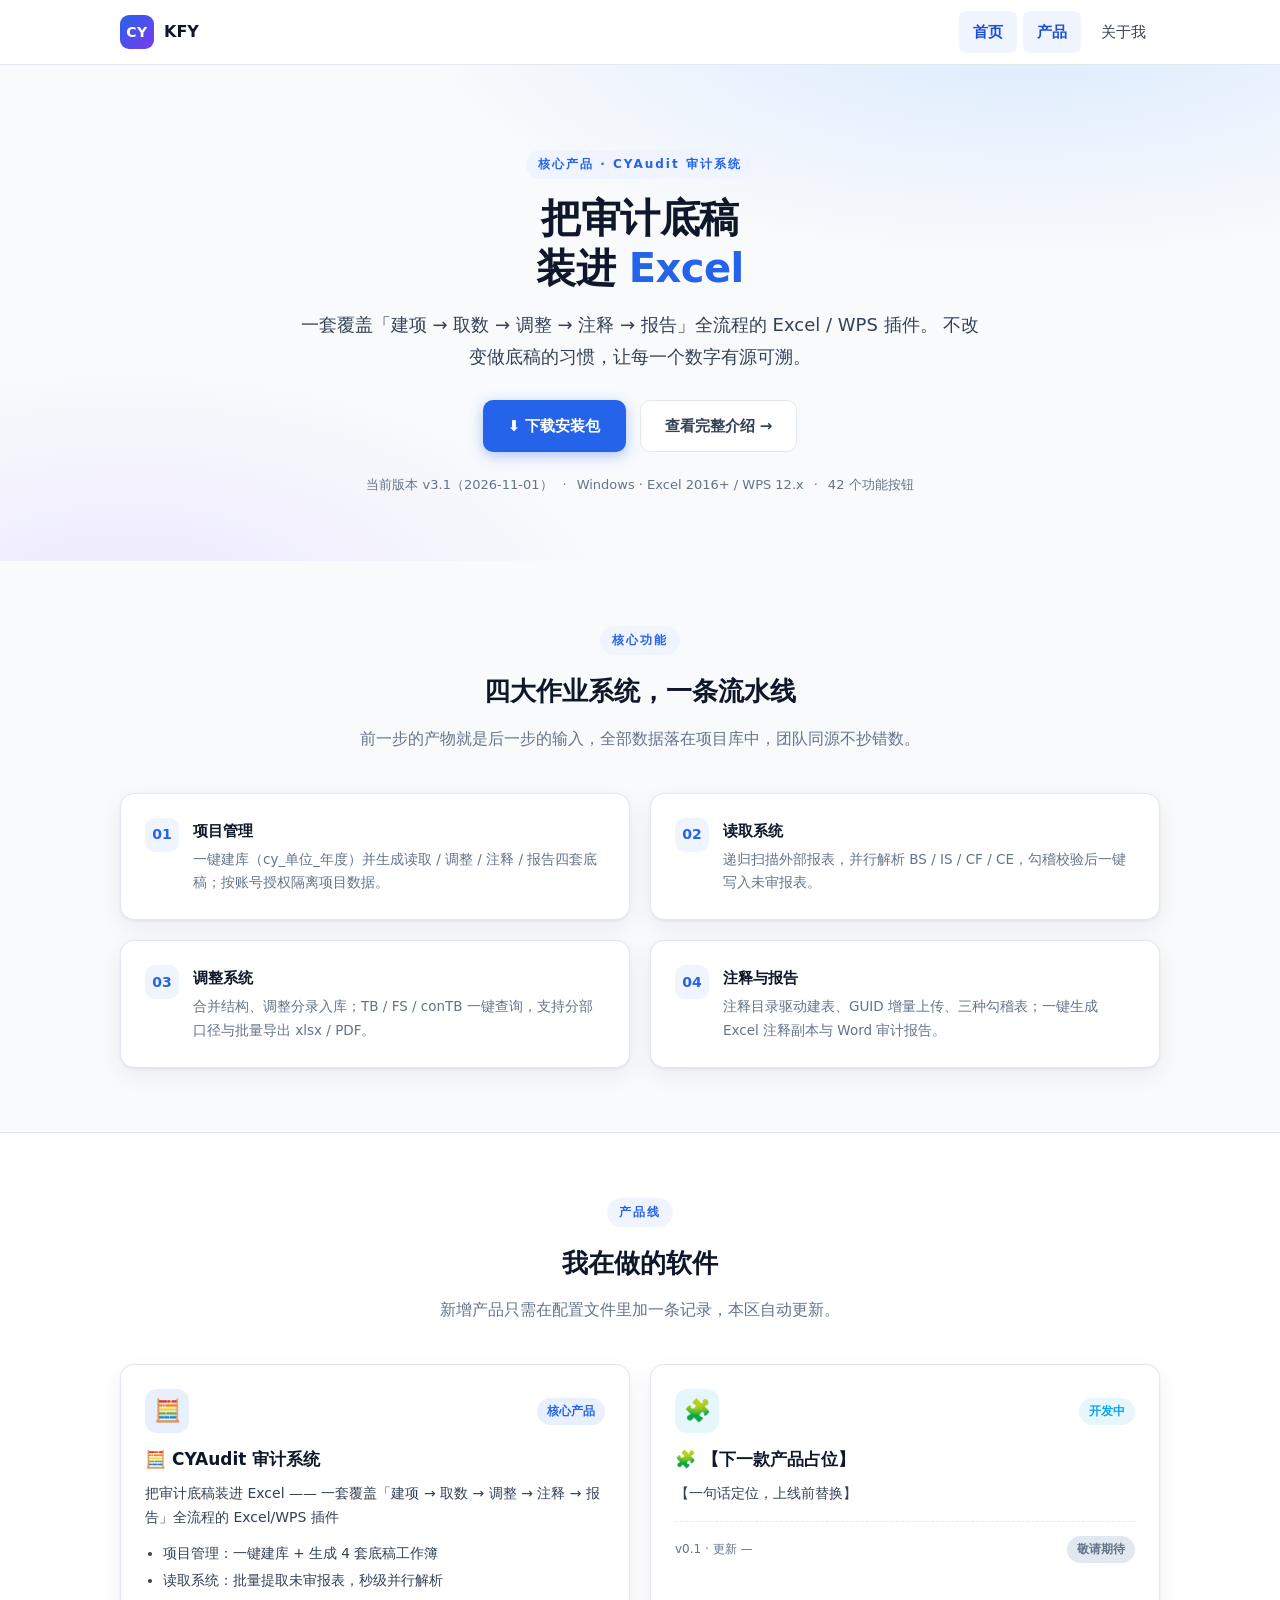
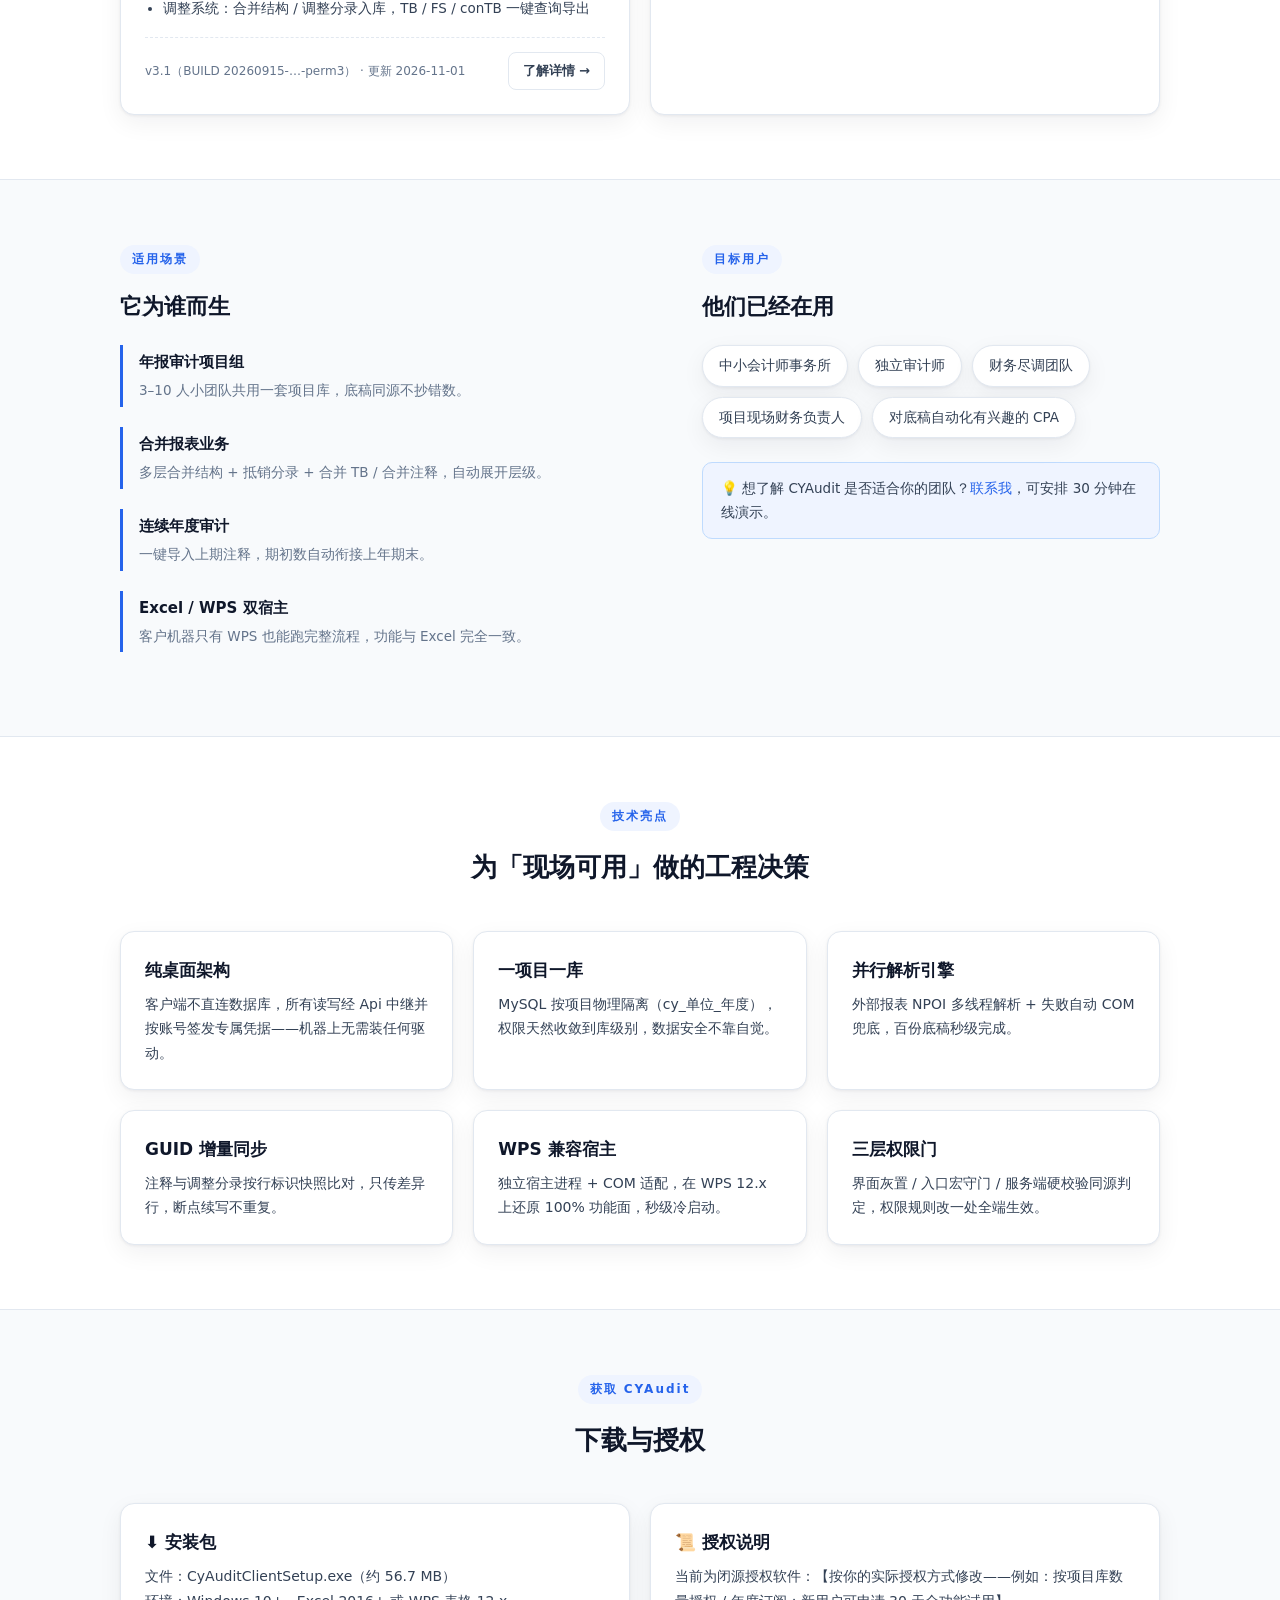
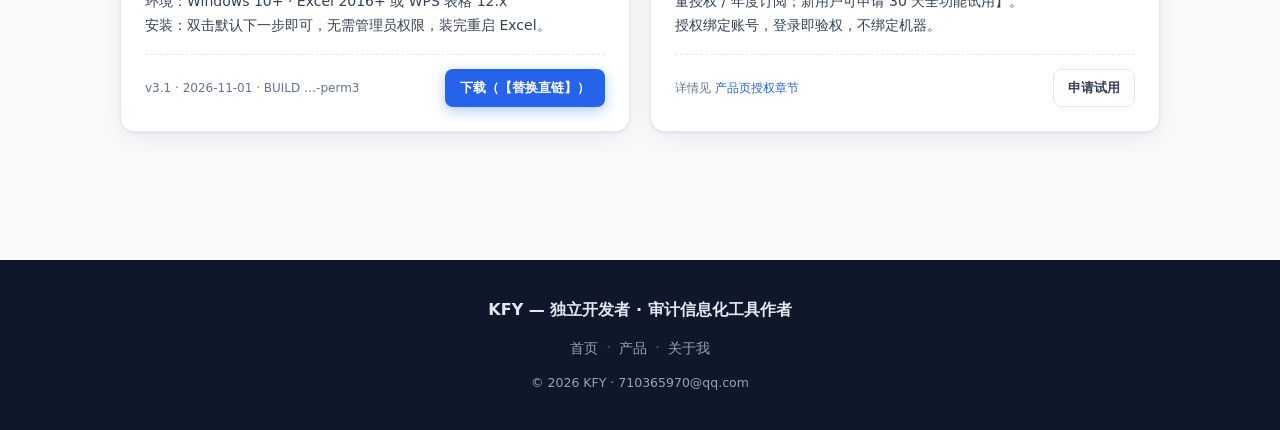
==== index.html @ f399396a "CYAudit 个人开发者网站 v1.0（首页/产品列表/详情页/关于页）" ====
<!DOCTYPE html>
<html lang="zh-CN">
<head>
  <meta charset="UTF-8">
  <meta name="viewport" content="width=device-width, initial-scale=1.0">
  <title>CYAudit 审计系统 — KFY | 独立开发者</title>
  <meta name="description" content="CYAudit：把审计底稿装进 Excel 的全流程审计作业系统。个人开发者KFY的作品集与产品主页。">
  <link rel="stylesheet" href="assets/css/style.css">
</head>
<body>

  <header class="site-header" data-mount="header"></header>

  <!-- ═══════════ Hero：核心产品大版位 ═══════════ -->
  <section class="hero">
    <div class="container">
      <span class="eyebrow">核心产品 · CYAudit 审计系统</span>
      <h1>把审计底稿<br>装进 <span class="hl">Excel</span></h1>
      <p class="lead">
        一套覆盖「建项 → 取数 → 调整 → 注释 → 报告」全流程的 Excel / WPS 插件。
        不改变做底稿的习惯，让每一个数字有源可溯。
      </p>
      <div class="hero-cta">
        <a class="btn btn-primary" href="#download">⬇ 下载安装包</a>
        <a class="btn btn-ghost" href="products/cyaudit.html">查看完整介绍 →</a>
      </div>
      <div class="hero-meta">
        <span>当前版本 v3.1（2026-11-01）</span>·<span>Windows · Excel 2016+ / WPS 12.x</span>·<span>42 个功能按钮</span>
      </div>
    </div>
  </section>

  <!-- ═══════════ 核心功能 ═══════════ -->
  <section class="section">
    <div class="container">
      <div class="section-head">
        <span class="eyebrow">核心功能</span>
        <h2>四大作业系统，一条流水线</h2>
        <p>前一步的产物就是后一步的输入，全部数据落在项目库中，团队同源不抄错数。</p>
      </div>
      <div class="grid grid-2">
        <div class="card feature-item"><span class="feature-num">01</span>
          <div><h3>项目管理</h3><p>一键建库（cy_单位_年度）并生成读取 / 调整 / 注释 / 报告四套底稿；按账号授权隔离项目数据。</p></div></div>
        <div class="card feature-item"><span class="feature-num">02</span>
          <div><h3>读取系统</h3><p>递归扫描外部报表，并行解析 BS / IS / CF / CE，勾稽校验后一键写入未审报表。</p></div></div>
        <div class="card feature-item"><span class="feature-num">03</span>
          <div><h3>调整系统</h3><p>合并结构、调整分录入库；TB / FS / conTB 一键查询，支持分部口径与批量导出 xlsx / PDF。</p></div></div>
        <div class="card feature-item"><span class="feature-num">04</span>
          <div><h3>注释与报告</h3><p>注释目录驱动建表、GUID 增量上传、三种勾稽表；一键生成 Excel 注释副本与 Word 审计报告。</p></div></div>
      </div>
    </div>
  </section>

  <!-- ═══════════ 产品总览（含其他产品，随 site-config.js 扩展） ═══════════ -->
  <section class="section section-alt">
    <div class="container">
      <div class="section-head">
        <span class="eyebrow">产品线</span>
        <h2>我在做的软件</h2>
        <p>新增产品只需在配置文件里加一条记录，本区自动更新。</p>
      </div>
      <div class="grid grid-2" data-mount="all-products"></div>
    </div>
  </section>

  <!-- ═══════════ 适用场景 / 目标用户 ═══════════ -->
  <section class="section">
    <div class="container">
      <div class="two-col">
        <div>
          <span class="eyebrow">适用场景</span>
          <h2 style="font-size:22px;margin-bottom:18px;">它为谁而生</h2>
          <div class="scenario"><h3>年报审计项目组</h3><p>3–10 人小团队共用一套项目库，底稿同源不抄错数。</p></div>
          <div class="scenario"><h3>合并报表业务</h3><p>多层合并结构 + 抵销分录 + 合并 TB / 合并注释，自动展开层级。</p></div>
          <div class="scenario"><h3>连续年度审计</h3><p>一键导入上期注释，期初数自动衔接上年期末。</p></div>
          <div class="scenario"><h3>Excel / WPS 双宿主</h3><p>客户机器只有 WPS 也能跑完整流程，功能与 Excel 完全一致。</p></div>
        </div>
        <div>
          <span class="eyebrow">目标用户</span>
          <h2 style="font-size:22px;margin-bottom:18px;">他们已经在用</h2>
          <div class="chips">
            <span class="chip">中小会计师事务所</span>
            <span class="chip">独立审计师</span>
            <span class="chip">财务尽调团队</span>
            <span class="chip">项目现场财务负责人</span>
            <span class="chip">对底稿自动化有兴趣的 CPA</span>
          </div>
          <div class="note-box" style="margin-top:24px;">
            💡 想了解 CYAudit 是否适合你的团队？<a href="about.html">联系我</a>，可安排 30 分钟在线演示。
          </div>
        </div>
      </div>
    </div>
  </section>

  <!-- ═══════════ 技术亮点 ═══════════ -->
  <section class="section section-alt">
    <div class="container">
      <div class="section-head">
        <span class="eyebrow">技术亮点</span>
        <h2>为「现场可用」做的工程决策</h2>
      </div>
      <div class="grid grid-3">
        <div class="card"><h3 class="card-title">纯桌面架构</h3><p>客户端不直连数据库，所有读写经 Api 中继并按账号签发专属凭据——机器上无需装任何驱动。</p></div>
        <div class="card"><h3 class="card-title">一项目一库</h3><p>MySQL 按项目物理隔离（cy_单位_年度），权限天然收敛到库级别，数据安全不靠自觉。</p></div>
        <div class="card"><h3 class="card-title">并行解析引擎</h3><p>外部报表 NPOI 多线程解析 + 失败自动 COM 兜底，百份底稿秒级完成。</p></div>
        <div class="card"><h3 class="card-title">GUID 增量同步</h3><p>注释与调整分录按行标识快照比对，只传差异行，断点续写不重复。</p></div>
        <div class="card"><h3 class="card-title">WPS 兼容宿主</h3><p>独立宿主进程 + COM 适配，在 WPS 12.x 上还原 100% 功能面，秒级冷启动。</p></div>
        <div class="card"><h3 class="card-title">三层权限门</h3><p>界面灰置 / 入口宏守门 / 服务端硬校验同源判定，权限规则改一处全端生效。</p></div>
      </div>
    </div>
  </section>

  <!-- ═══════════ 下载 / 版本 / 授权 ═══════════ -->
  <section class="section" id="download">
    <div class="container">
      <div class="section-head">
        <span class="eyebrow">获取 CYAudit</span>
        <h2>下载与授权</h2>
      </div>
      <div class="grid grid-2">
        <div class="card">
          <h3 class="card-title">⬇ 安装包</h3>
          <p>文件：CyAuditClientSetup.exe（约 56.7 MB）<br>
             环境：Windows 10+ · Excel 2016+ 或 WPS 表格 12.x<br>
             安装：双击默认下一步即可，无需管理员权限，装完重启 Excel。</p>
          <div class="card-foot">
            <span class="meta">v3.1 · 2026-11-01 · BUILD …-perm3</span>
            <a class="btn btn-primary btn-sm" href="#">下载（【替换直链】）</a>
          </div>
        </div>
        <div class="card">
          <h3 class="card-title">📜 授权说明</h3>
          <p>当前为闭源授权软件：【按你的实际授权方式修改——例如：按项目库数量授权 / 年度订阅；新用户可申请 30 天全功能试用】。<br>
             授权绑定账号，登录即验权，不绑定机器。</p>
          <div class="card-foot">
            <span class="meta">详情见 <a href="products/cyaudit.html#license">产品页授权章节</a></span>
            <a class="btn btn-ghost btn-sm" href="about.html">申请试用</a>
          </div>
        </div>
      </div>
    </div>
  </section>

  <footer class="site-footer" data-mount="footer"></footer>
  <script src="assets/js/site-config.js"></script>
  <script src="assets/js/main.js"></script>
</body>
</html>
---- assets/css/style.css ----
/* ============================================================
 * CYAudit 个人开发者站 —— 全站样式
 * 设计基调：浅色 / 专业 / 蓝色主accent；移动端断点 768px。
 * ============================================================ */
:root {
  --accent: #2563eb;
  --accent-dark: #1d4ed8;
  --accent-soft: #eff4ff;
  --ink: #0f172a;
  --ink-2: #334155;
  --ink-3: #64748b;
  --line: #e2e8f0;
  --bg: #f8fafc;
  --card: #ffffff;
  --radius: 14px;
  --shadow: 0 1px 3px rgba(15, 23, 42, .06), 0 8px 24px rgba(15, 23, 42, .06);
  --shadow-hover: 0 4px 12px rgba(15, 23, 42, .10), 0 16px 40px rgba(15, 23, 42, .10);
}

* { margin: 0; padding: 0; box-sizing: border-box; }
html { scroll-behavior: smooth; }
body {
  font-family: "Microsoft YaHei", "PingFang SC", "Segoe UI", system-ui, sans-serif;
  color: var(--ink);
  background: var(--bg);
  line-height: 1.75;
  -webkit-font-smoothing: antialiased;
}
a { color: var(--accent); text-decoration: none; }
a:hover { color: var(--accent-dark); }
img, svg { max-width: 100%; }
.container { max-width: 1080px; margin: 0 auto; padding: 0 20px; }

/* ---------- 头部导航 ---------- */
.site-header {
  position: sticky; top: 0; z-index: 50;
  background: rgba(255, 255, 255, .92);
  backdrop-filter: blur(8px);
  border-bottom: 1px solid var(--line);
}
.nav-wrap { display: flex; align-items: center; justify-content: space-between; height: 64px; }
.brand { display: flex; align-items: center; gap: 10px; font-weight: 700; color: var(--ink); }
.brand-mark {
  display: inline-flex; align-items: center; justify-content: center;
  width: 34px; height: 34px; border-radius: 9px;
  background: linear-gradient(135deg, var(--accent), #7c3aed);
  color: #fff; font-size: 14px; letter-spacing: .5px;
}
.nav-links { display: flex; gap: 6px; }
.nav-link {
  padding: 8px 14px; border-radius: 8px;
  color: var(--ink-2); font-size: 15px; font-weight: 500;
  transition: background .15s, color .15s;
}
.nav-link:hover { background: var(--accent-soft); color: var(--accent-dark); }
.nav-link.active { background: var(--accent-soft); color: var(--accent-dark); font-weight: 600; }
.nav-toggle {
  display: none; background: none; border: 1px solid var(--line);
  border-radius: 8px; padding: 6px 12px; font-size: 18px; cursor: pointer; color: var(--ink-2);
}

/* ---------- 通用块 ---------- */
.section { padding: 64px 0; }
.section-alt { background: #fff; border-top: 1px solid var(--line); border-bottom: 1px solid var(--line); }
.section-head { text-align: center; max-width: 640px; margin: 0 auto 40px; }
.section-head h2 { font-size: 26px; margin-bottom: 10px; }
.section-head p { color: var(--ink-3); }
.eyebrow {
  display: inline-block; font-size: 12px; font-weight: 700; letter-spacing: 2px;
  color: var(--accent); background: var(--accent-soft);
  padding: 4px 12px; border-radius: 999px; margin-bottom: 14px;
}

/* ---------- 按钮 / 徽章 ---------- */
.btn {
  display: inline-flex; align-items: center; gap: 8px;
  padding: 12px 24px; border-radius: 10px; font-size: 15px; font-weight: 600;
  border: 1px solid transparent; cursor: pointer; transition: all .15s;
}
.btn-primary { background: var(--accent); color: #fff; box-shadow: 0 4px 14px rgba(37, 99, 235, .35); }
.btn-primary:hover { background: var(--accent-dark); color: #fff; transform: translateY(-1px); }
.btn-ghost { background: #fff; border-color: var(--line); color: var(--ink-2); }
.btn-ghost:hover { border-color: var(--accent); color: var(--accent); }
.btn-sm { padding: 7px 14px; font-size: 13px; border-radius: 8px; }
.badge {
  display: inline-block; padding: 3px 10px; border-radius: 999px;
  font-size: 12px; font-weight: 600;
}
.badge-muted { background: var(--line); color: var(--ink-3); }

/* ---------- Hero ---------- */
.hero {
  padding: 84px 0 64px;
  background:
    radial-gradient(1000px 400px at 80% -10%, #dbeafe 0%, transparent 60%),
    radial-gradient(800px 400px at 10% 110%, #ede9fe 0%, transparent 60%),
    var(--bg);
  text-align: center;
}
.hero h1 { font-size: 40px; line-height: 1.25; margin-bottom: 16px; letter-spacing: -.5px; }
.hero h1 .hl { color: var(--accent); }
.hero .lead { font-size: 18px; color: var(--ink-2); max-width: 680px; margin: 0 auto 28px; }
.hero-cta { display: flex; gap: 14px; justify-content: center; flex-wrap: wrap; margin-bottom: 22px; }
.hero-meta { color: var(--ink-3); font-size: 13px; }
.hero-meta span { margin: 0 10px; }

/* ---------- 卡片 ---------- */
.grid { display: grid; gap: 20px; }
.grid-2 { grid-template-columns: repeat(2, 1fr); }
.grid-3 { grid-template-columns: repeat(3, 1fr); }
.card {
  background: var(--card); border: 1px solid var(--line);
  border-radius: var(--radius); padding: 24px;
  box-shadow: var(--shadow); transition: transform .15s, box-shadow .15s;
}
.card:hover { transform: translateY(-3px); box-shadow: var(--shadow-hover); }
.card-title { font-size: 17px; font-weight: 700; color: var(--ink); display: inline-block; margin-bottom: 6px; }
.card-title:hover { color: var(--accent); }
.card p, .card-tagline { color: var(--ink-2); font-size: 14px; }
.card-tagline { margin-bottom: 12px; }
.card-head { display: flex; justify-content: space-between; align-items: center; margin-bottom: 12px; }
.card-foot {
  display: flex; justify-content: space-between; align-items: center;
  margin-top: 16px; padding-top: 14px; border-top: 1px dashed var(--line);
}
.card-foot .meta { font-size: 12px; color: var(--ink-3); }
.product-featured { border: 1px solid #bfdbfe; background: linear-gradient(180deg, #f0f6ff, #fff); }
.product-card .card-list { margin: 8px 0 4px; padding-left: 18px; }
.product-card .card-list li { font-size: 13.5px; color: var(--ink-2); margin: 4px 0; }
.product-icon {
  display: inline-flex; align-items: center; justify-content: center;
  width: 44px; height: 44px; border-radius: 12px; font-size: 22px;
}

/* ---------- 特性网格（首页） ---------- */
.feature-item { display: flex; gap: 14px; align-items: flex-start; }
.feature-num {
  flex: none; width: 34px; height: 34px; border-radius: 10px;
  background: var(--accent-soft); color: var(--accent);
  display: flex; align-items: center; justify-content: center; font-weight: 700; font-size: 14px;
}
.feature-item h3 { font-size: 15px; margin-bottom: 4px; }
.feature-item p { font-size: 13.5px; color: var(--ink-3); }

/* ---------- 双栏（场景/用户） ---------- */
.two-col { display: grid; grid-template-columns: 1.2fr 1fr; gap: 32px; align-items: start; }
.scenario { border-left: 3px solid var(--accent); padding: 4px 0 4px 16px; margin-bottom: 20px; }
.scenario h3 { font-size: 15px; margin-bottom: 4px; }
.scenario p { font-size: 13.5px; color: var(--ink-3); }
.chips { display: flex; flex-wrap: wrap; gap: 10px; }
.chip {
  background: #fff; border: 1px solid var(--line); border-radius: 999px;
  padding: 8px 16px; font-size: 13.5px; color: var(--ink-2); box-shadow: var(--shadow);
}

/* ---------- 详情页 ---------- */
.detail-hero { padding: 56px 0 40px; text-align: center; background: #fff; border-bottom: 1px solid var(--line); }
.detail-hero .product-icon { width: 64px; height: 64px; font-size: 30px; border-radius: 16px; }
.detail-hero h1 { font-size: 30px; margin: 14px 0 8px; }
.detail-hero .lead { color: var(--ink-2); max-width: 640px; margin: 0 auto 20px; }
.detail-meta { display: flex; gap: 12px; justify-content: center; flex-wrap: wrap; margin-bottom: 24px; }
.detail-meta .badge { background: var(--accent-soft); color: var(--accent-dark); }
.prose h2 { font-size: 20px; margin: 40px 0 14px; padding-bottom: 8px; border-bottom: 2px solid var(--accent-soft); }
.prose h3 { font-size: 15px; margin: 20px 0 8px; }
.prose p, .prose li { color: var(--ink-2); font-size: 14.5px; }
.prose ul { padding-left: 20px; margin: 8px 0; }
.prose li { margin: 6px 0; }
.check-list { list-style: none; padding-left: 0 !important; }
.check-list li { padding-left: 26px; position: relative; }
.check-list li::before { content: "✔"; position: absolute; left: 0; color: #16a34a; font-weight: 700; }
.note-box {
  background: var(--accent-soft); border: 1px solid #bfdbfe; border-radius: 10px;
  padding: 14px 18px; font-size: 13.5px; color: var(--ink-2); margin: 14px 0;
}
.screenshot-placeholder {
  border: 2px dashed var(--line); border-radius: var(--radius);
  background: repeating-linear-gradient(45deg, #fafbfc, #fafbfc 12px, #f1f5f9 12px, #f1f5f9 24px);
  min-height: 220px; display: flex; align-items: center; justify-content: center;
  color: var(--ink-3); font-size: 14px; margin: 14px 0;
}
.video-placeholder {
  aspect-ratio: 16 / 9; width: 100%; margin: 14px 0;
  display: flex; align-items: center; justify-content: center;
  overflow: hidden; border-radius: var(--radius); background: #0f172a; color: #fff;
}
.video-placeholder-content { display: flex; flex-direction: column; align-items: center; gap: 10px; text-align: center; }
.video-play-icon {
  width: 58px; height: 58px; display: flex; align-items: center; justify-content: center;
  padding-left: 4px; border: 1px solid rgb(255 255 255 / 55%); border-radius: 50%;
  background: rgb(255 255 255 / 12%); font-size: 20px;
}
.video-placeholder-content p { color: #fff; font-size: 15px; font-weight: 600; }
.video-placeholder-note { color: #cbd5e1; font-size: 13px; }
.version-table { width: 100%; border-collapse: collapse; font-size: 13.5px; margin: 10px 0; }
.version-table th, .version-table td { border: 1px solid var(--line); padding: 8px 12px; text-align: left; }
.version-table th { background: var(--bg); }

/* ---------- 关于页 ---------- */
.about-hero { display: flex; gap: 28px; align-items: center; margin-bottom: 40px; }
.avatar {
  flex: none; width: 96px; height: 96px; border-radius: 24px;
  background: linear-gradient(135deg, var(--accent), #7c3aed);
  color: #fff; display: flex; align-items: center; justify-content: center;
  font-size: 30px; font-weight: 700; letter-spacing: 1px;
  box-shadow: var(--shadow);
}
.contact-list { display: grid; grid-template-columns: repeat(2, 1fr); gap: 14px; margin-top: 14px; }
.contact-item {
  display: flex; align-items: center; gap: 12px;
  background: #fff; border: 1px solid var(--line); border-radius: 12px;
  padding: 14px 18px; box-shadow: var(--shadow); font-size: 14px;
}
.contact-item .ci-icon {
  width: 38px; height: 38px; border-radius: 10px; background: var(--accent-soft);
  display: flex; align-items: center; justify-content: center; font-size: 17px;
}
.contact-item a { word-break: break-all; }
.ph { color: var(--ink-3); font-style: italic; }

/* ---------- 页脚 ---------- */
.site-footer { background: var(--ink); color: #94a3b8; margin-top: 64px; }
.footer-wrap { padding: 36px 20px; display: flex; flex-direction: column; gap: 10px; text-align: center; }
.footer-brand { color: #e2e8f0; font-weight: 600; }
.footer-links a { color: #94a3b8; margin: 0 8px; font-size: 13.5px; }
.footer-links a:hover { color: #e2e8f0; }
.footer-links .sep { color: #475569; }
.footer-meta { font-size: 12.5px; }
.footer-meta a { color: #94a3b8; }

/* ---------- 响应式 ---------- */
@media (max-width: 900px) {
  .grid-3 { grid-template-columns: repeat(2, 1fr); }
  .two-col { grid-template-columns: 1fr; }
}
@media (max-width: 768px) {
  .nav-toggle { display: block; }
  .nav-links {
    display: none; position: absolute; top: 64px; left: 0; right: 0;
    background: #fff; border-bottom: 1px solid var(--line);
    flex-direction: column; padding: 10px 20px 16px; gap: 4px;
    box-shadow: var(--shadow-hover);
  }
  .nav-links.open { display: flex; }
  .hero h1 { font-size: 30px; }
  .hero { padding: 56px 0 44px; }
  .grid-2, .grid-3 { grid-template-columns: 1fr; }
  .contact-list { grid-template-columns: 1fr; }
  .about-hero { flex-direction: column; text-align: center; }
  .section { padding: 44px 0; }
}
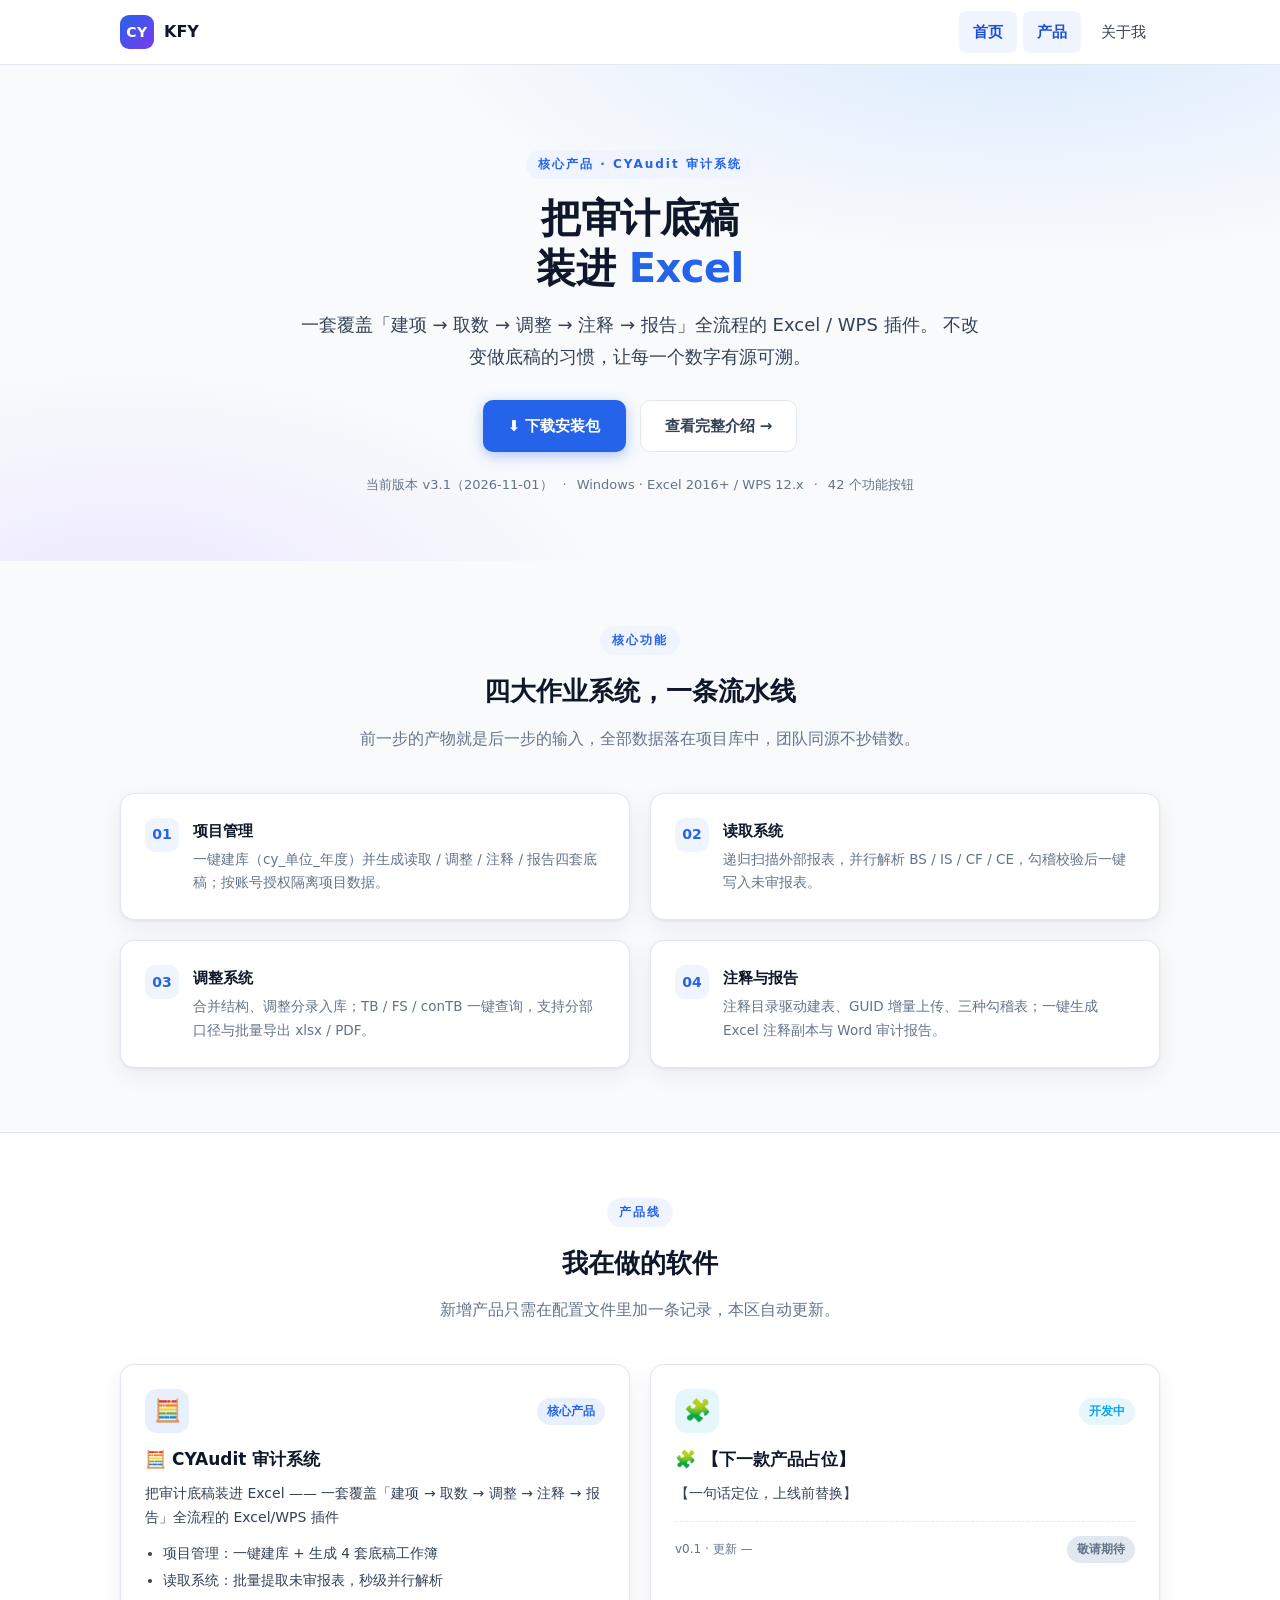
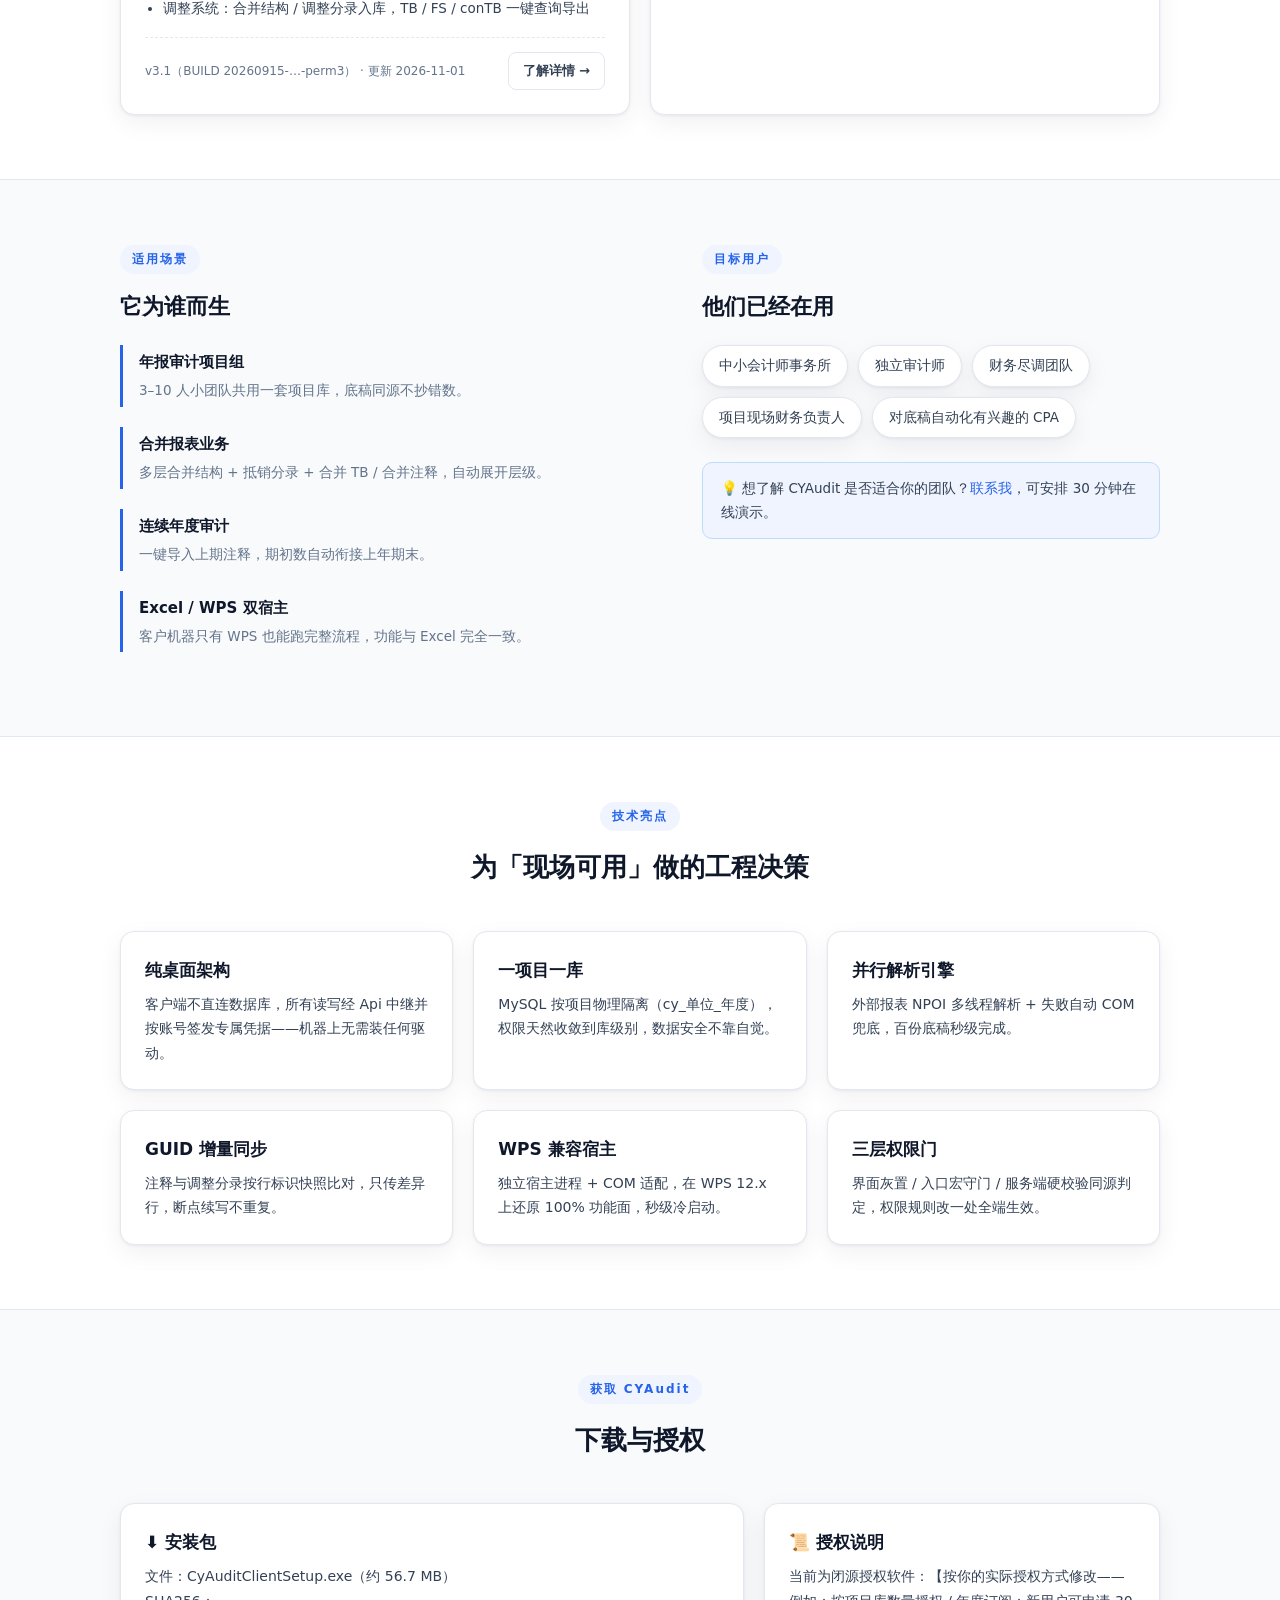
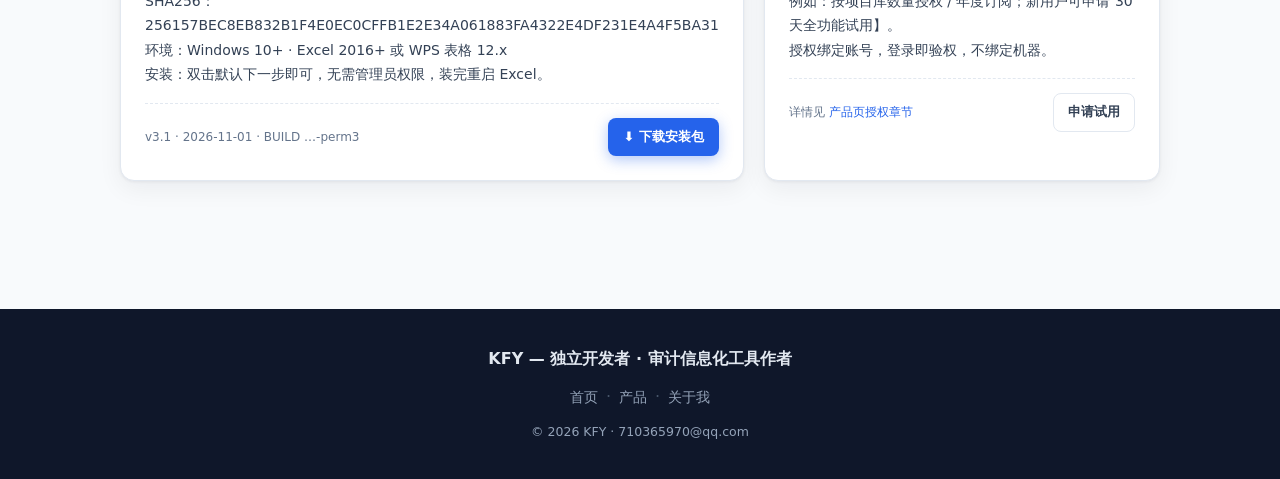
==== commit 9a9135bf: "接入 GitHub Releases 下载直链 + SHA256 校验值" ====
--- a/index.html
+++ b/index.html
@@ -122,11 +122,12 @@
         <div class="card">
           <h3 class="card-title">⬇ 安装包</h3>
           <p>文件：CyAuditClientSetup.exe（约 56.7 MB）<br>
+             SHA256：256157BEC8EB832B1F4E0EC0CFFB1E2E34A061883FA4322E4DF231E4A4F5BA31<br>
              环境：Windows 10+ · Excel 2016+ 或 WPS 表格 12.x<br>
              安装：双击默认下一步即可，无需管理员权限，装完重启 Excel。</p>
           <div class="card-foot">
             <span class="meta">v3.1 · 2026-11-01 · BUILD …-perm3</span>
-            <a class="btn btn-primary btn-sm" href="#">下载（【替换直链】）</a>
+            <a class="btn btn-primary btn-sm" href="https://github.com/kfy616/cyaudit-release/releases/latest/download/CyAuditClientSetup.exe">⬇ 下载安装包</a>
           </div>
         </div>
         <div class="card">
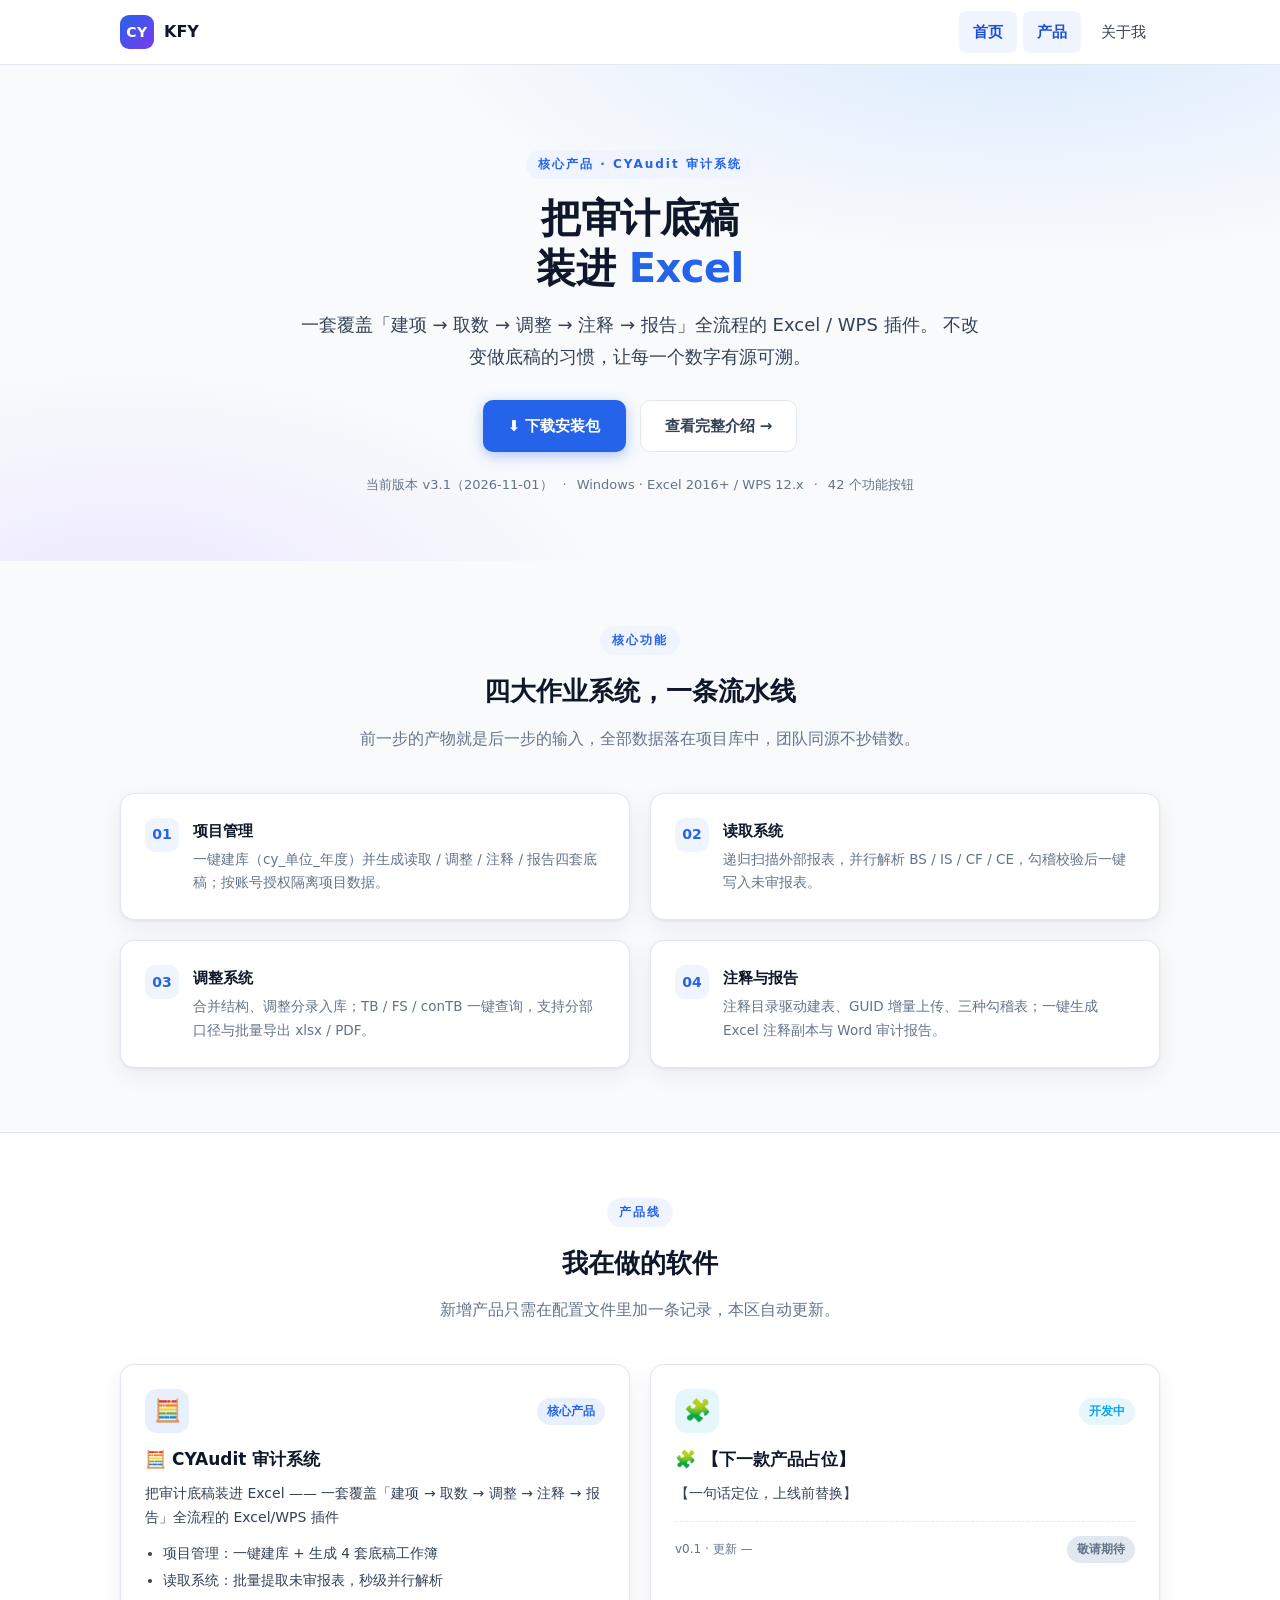
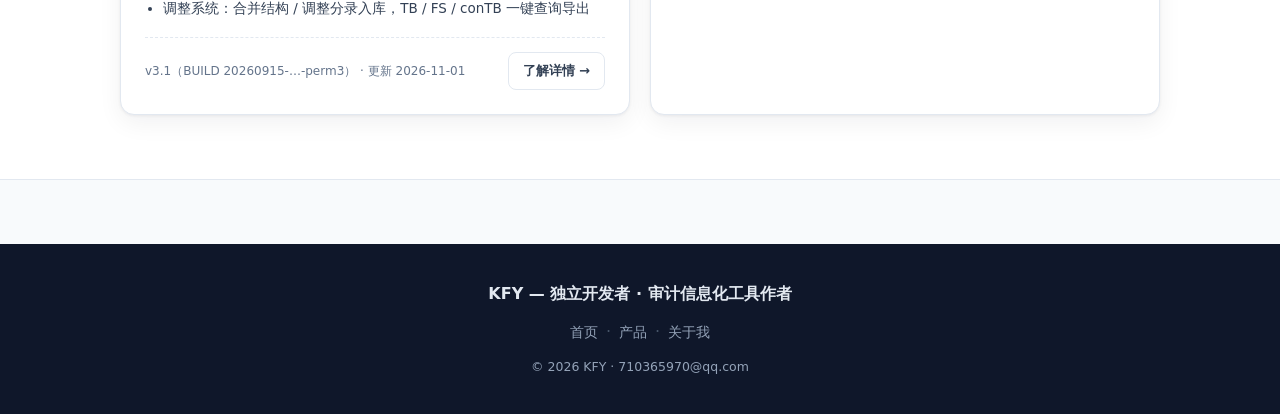
==== commit e128ce6c: "新增产品操作教程视频（9 段，Git LFS 托管）+ 产品手册页与详情页重构 - 新增 assets/videos/tutorials/ 下 9 段分步教程视频（安装登录/建项/成员/清单/未审取数" ====
--- a/index.html
+++ b/index.html
@@ -21,7 +21,7 @@
         不改变做底稿的习惯，让每一个数字有源可溯。
       </p>
       <div class="hero-cta">
-        <a class="btn btn-primary" href="#download">⬇ 下载安装包</a>
+        <a class="btn btn-primary" href="products/cyaudit.html#download">⬇ 下载安装包</a>
         <a class="btn btn-ghost" href="products/cyaudit.html">查看完整介绍 →</a>
       </div>
       <div class="hero-meta">
@@ -63,86 +63,6 @@
     </div>
   </section>
 
-  <!-- ═══════════ 适用场景 / 目标用户 ═══════════ -->
-  <section class="section">
-    <div class="container">
-      <div class="two-col">
-        <div>
-          <span class="eyebrow">适用场景</span>
-          <h2 style="font-size:22px;margin-bottom:18px;">它为谁而生</h2>
-          <div class="scenario"><h3>年报审计项目组</h3><p>3–10 人小团队共用一套项目库，底稿同源不抄错数。</p></div>
-          <div class="scenario"><h3>合并报表业务</h3><p>多层合并结构 + 抵销分录 + 合并 TB / 合并注释，自动展开层级。</p></div>
-          <div class="scenario"><h3>连续年度审计</h3><p>一键导入上期注释，期初数自动衔接上年期末。</p></div>
-          <div class="scenario"><h3>Excel / WPS 双宿主</h3><p>客户机器只有 WPS 也能跑完整流程，功能与 Excel 完全一致。</p></div>
-        </div>
-        <div>
-          <span class="eyebrow">目标用户</span>
-          <h2 style="font-size:22px;margin-bottom:18px;">他们已经在用</h2>
-          <div class="chips">
-            <span class="chip">中小会计师事务所</span>
-            <span class="chip">独立审计师</span>
-            <span class="chip">财务尽调团队</span>
-            <span class="chip">项目现场财务负责人</span>
-            <span class="chip">对底稿自动化有兴趣的 CPA</span>
-          </div>
-          <div class="note-box" style="margin-top:24px;">
-            💡 想了解 CYAudit 是否适合你的团队？<a href="about.html">联系我</a>，可安排 30 分钟在线演示。
-          </div>
-        </div>
-      </div>
-    </div>
-  </section>
-
-  <!-- ═══════════ 技术亮点 ═══════════ -->
-  <section class="section section-alt">
-    <div class="container">
-      <div class="section-head">
-        <span class="eyebrow">技术亮点</span>
-        <h2>为「现场可用」做的工程决策</h2>
-      </div>
-      <div class="grid grid-3">
-        <div class="card"><h3 class="card-title">纯桌面架构</h3><p>客户端不直连数据库，所有读写经 Api 中继并按账号签发专属凭据——机器上无需装任何驱动。</p></div>
-        <div class="card"><h3 class="card-title">一项目一库</h3><p>MySQL 按项目物理隔离（cy_单位_年度），权限天然收敛到库级别，数据安全不靠自觉。</p></div>
-        <div class="card"><h3 class="card-title">并行解析引擎</h3><p>外部报表 NPOI 多线程解析 + 失败自动 COM 兜底，百份底稿秒级完成。</p></div>
-        <div class="card"><h3 class="card-title">GUID 增量同步</h3><p>注释与调整分录按行标识快照比对，只传差异行，断点续写不重复。</p></div>
-        <div class="card"><h3 class="card-title">WPS 兼容宿主</h3><p>独立宿主进程 + COM 适配，在 WPS 12.x 上还原 100% 功能面，秒级冷启动。</p></div>
-        <div class="card"><h3 class="card-title">三层权限门</h3><p>界面灰置 / 入口宏守门 / 服务端硬校验同源判定，权限规则改一处全端生效。</p></div>
-      </div>
-    </div>
-  </section>
-
-  <!-- ═══════════ 下载 / 版本 / 授权 ═══════════ -->
-  <section class="section" id="download">
-    <div class="container">
-      <div class="section-head">
-        <span class="eyebrow">获取 CYAudit</span>
-        <h2>下载与授权</h2>
-      </div>
-      <div class="grid grid-2">
-        <div class="card">
-          <h3 class="card-title">⬇ 安装包</h3>
-          <p>文件：CyAuditClientSetup.exe（约 56.7 MB）<br>
-             SHA256：256157BEC8EB832B1F4E0EC0CFFB1E2E34A061883FA4322E4DF231E4A4F5BA31<br>
-             环境：Windows 10+ · Excel 2016+ 或 WPS 表格 12.x<br>
-             安装：双击默认下一步即可，无需管理员权限，装完重启 Excel。</p>
-          <div class="card-foot">
-            <span class="meta">v3.1 · 2026-11-01 · BUILD …-perm3</span>
-            <a class="btn btn-primary btn-sm" href="https://github.com/kfy616/cyaudit-release/releases/latest/download/CyAuditClientSetup.exe">⬇ 下载安装包</a>
-          </div>
-        </div>
-        <div class="card">
-          <h3 class="card-title">📜 授权说明</h3>
-          <p>当前为闭源授权软件：【按你的实际授权方式修改——例如：按项目库数量授权 / 年度订阅；新用户可申请 30 天全功能试用】。<br>
-             授权绑定账号，登录即验权，不绑定机器。</p>
-          <div class="card-foot">
-            <span class="meta">详情见 <a href="products/cyaudit.html#license">产品页授权章节</a></span>
-            <a class="btn btn-ghost btn-sm" href="about.html">申请试用</a>
-          </div>
-        </div>
-      </div>
-    </div>
-  </section>
-
   <footer class="site-footer" data-mount="footer"></footer>
   <script src="assets/js/site-config.js"></script>
   <script src="assets/js/main.js"></script>
--- a/assets/css/style.css
+++ b/assets/css/style.css
@@ -141,6 +141,71 @@
 }
 .feature-item h3 { font-size: 15px; margin-bottom: 4px; }
 .feature-item p { font-size: 13.5px; color: var(--ink-3); }
+.feature-overview { position: relative; margin: 48px 0; padding: 28px; overflow: hidden; border: 1px solid var(--line); border-radius: calc(var(--radius) + 4px); background: radial-gradient(ellipse at 92% 0%, var(--accent-soft), transparent 38%), var(--card); }
+.feature-overview::before { position: absolute; inset: 0; z-index: 0; background-image: linear-gradient(90deg, transparent 49.8%, var(--line) 50%, transparent 50.2%); background-size: 48px 48px; opacity: .13; content: ""; pointer-events: none; }
+.feature-overview > * { position: relative; z-index: 1; }
+.feature-overview-heading { display: flex; align-items: flex-end; justify-content: space-between; gap: 20px; }
+.feature-overview-heading .eyebrow { margin-bottom: 8px; }
+.feature-overview-heading h2 { margin: 0 0 6px; font-size: 26px; }
+.feature-overview-heading p { margin: 0; color: var(--ink-3); font-size: 14px; }
+.feature-overview-mark { padding-bottom: 8px; color: var(--ink-3); font-size: 11px; font-weight: 700; letter-spacing: 2px; opacity: .75; }
+.feature-flow { display: grid; grid-template-columns: repeat(5, minmax(0, 1fr)); gap: 10px; margin: 26px 0 20px; padding: 0; list-style: none; }
+.feature-flow li { position: relative; display: flex; align-items: center; gap: 8px; min-width: 0; color: var(--ink-2); font-size: 13px; font-weight: 700; }
+.feature-flow li:not(:last-child)::after { position: absolute; top: 50%; left: calc(100% - 13px); width: 25px; height: 1px; background: linear-gradient(90deg, var(--accent), var(--line)); content: ""; }
+.feature-flow li span { display: inline-flex; align-items: center; justify-content: center; flex: none; width: 30px; height: 30px; border: 1px solid var(--line); border-radius: 9px; background: var(--bg); color: var(--accent); font-size: 11px; font-variant-numeric: tabular-nums; }
+.feature-cards { display: grid; grid-template-columns: repeat(3, minmax(0, 1fr)); gap: 14px; }
+.feature-card { position: relative; display: flex; flex-direction: column; min-width: 0; padding: 19px; overflow: hidden; border: 1px solid var(--line); border-radius: var(--radius); background: var(--card); box-shadow: var(--shadow); animation: feature-card-in .55s both; transition: transform .22s ease, border-color .22s ease, box-shadow .22s ease; }
+.feature-card:nth-child(2) { animation-delay: .07s; }
+.feature-card:nth-child(3) { animation-delay: .14s; }
+.feature-card:nth-child(4) { animation-delay: .21s; }
+.feature-card:nth-child(5) { grid-column: 2; animation-delay: .28s; }
+.feature-card::after { position: absolute; right: -42px; bottom: -54px; width: 110px; height: 110px; border: 1px solid var(--accent-soft); border-radius: 50%; content: ""; transition: transform .3s ease; }
+.feature-card:hover { z-index: 2; transform: translateY(-5px); border-color: var(--accent); box-shadow: var(--shadow-hover); }
+.feature-card:hover::after { transform: scale(1.35); }
+.feature-card-top { display: flex; align-items: center; justify-content: space-between; gap: 10px; }
+.feature-card-icon { display: inline-flex; align-items: center; justify-content: center; width: 42px; height: 42px; border: 1px solid var(--line); border-radius: 12px; background: var(--accent-soft); color: var(--accent); transition: transform .22s ease, background .22s ease; }
+.feature-card-icon svg { width: 22px; height: 22px; stroke: currentColor; stroke-width: 1.65; stroke-linecap: round; stroke-linejoin: round; }
+.feature-card:hover .feature-card-icon { transform: rotate(-6deg) scale(1.08); background: var(--card); }
+.feature-card-count { color: var(--ink-3); font-size: 10px; font-weight: 700; letter-spacing: 1px; }
+.feature-card h3 { margin: 14px 0 7px; color: var(--ink); font-size: 17px; }
+.feature-card h3 small { margin-left: 5px; color: var(--accent); font-size: 11px; font-weight: 600; }
+.feature-card p { flex: 1; min-height: 66px; margin: 0; color: var(--ink-3); font-size: 13px; line-height: 1.7; }
+.feature-tags { display: flex; flex-wrap: wrap; gap: 6px; margin-top: 14px; }
+.feature-tags span { padding: 3px 8px; border: 1px solid var(--line); border-radius: 999px; color: var(--ink-3); font-size: 10px; line-height: 1.5; }
+@keyframes feature-card-in { from { opacity: 0; transform: translateY(14px); } to { opacity: 1; transform: translateY(0); } }
+@media (prefers-reduced-motion: reduce) {
+  .feature-card, .feature-card:nth-child(n) { animation: none; transition: none; }
+  .feature-card:hover { transform: none; }
+  .feature-card:hover::after, .feature-card:hover .feature-card-icon { transform: none; }
+}
+.tech-overview { margin: 52px 0 42px; }
+.tech-overview-heading { display: flex; align-items: flex-end; justify-content: space-between; gap: 20px; margin-bottom: 20px; }
+.tech-overview-heading .eyebrow { margin-bottom: 8px; }
+.tech-overview-heading h2 { margin: 0 0 6px; font-size: 26px; }
+.tech-overview-heading p { margin: 0; color: var(--ink-3); font-size: 14px; }
+.tech-stack-mark { padding-bottom: 7px; color: var(--ink-3); font-size: 10px; font-weight: 700; letter-spacing: 1.2px; text-align: right; }
+.tech-cards { display: grid; grid-template-columns: repeat(3, minmax(0, 1fr)); gap: 14px; }
+.tech-card { position: relative; display: flex; min-width: 0; min-height: 222px; flex-direction: column; align-items: flex-start; padding: 20px; overflow: hidden; border: 1px solid var(--line); border-radius: var(--radius); background: var(--card); box-shadow: var(--shadow); animation: feature-card-in .5s both; transition: transform .22s ease, border-color .22s ease, box-shadow .22s ease; }
+.tech-card:nth-child(2) { animation-delay: .05s; }
+.tech-card:nth-child(3) { animation-delay: .1s; }
+.tech-card:nth-child(4) { animation-delay: .15s; }
+.tech-card:nth-child(5) { animation-delay: .2s; }
+.tech-card:nth-child(6) { animation-delay: .25s; }
+.tech-card::after { position: absolute; right: -48px; bottom: -60px; width: 120px; height: 120px; border: 1px solid var(--accent-soft); border-radius: 50%; content: ""; transition: transform .3s ease; }
+.tech-card:hover { transform: translateY(-4px); border-color: var(--accent); box-shadow: var(--shadow-hover); }
+.tech-card:hover::after { transform: scale(1.3); }
+.tech-card-icon { display: inline-flex; align-items: center; justify-content: center; width: 42px; height: 42px; border: 1px solid var(--line); border-radius: 12px; background: var(--accent-soft); color: var(--accent); }
+.tech-card-icon svg { width: 22px; height: 22px; stroke: currentColor; stroke-width: 1.65; stroke-linecap: round; stroke-linejoin: round; }
+.tech-card-index { position: absolute; top: 26px; right: 20px; color: var(--ink-3); font-size: 10px; font-weight: 700; letter-spacing: .8px; }
+.tech-card h3 { margin: 14px 0 6px; color: var(--ink); font-size: 16px; }
+.tech-card p { flex: 1; margin: 0; color: var(--ink-3); font-size: 13px; line-height: 1.75; }
+.tech-card-foot { margin-top: 14px; padding-top: 9px; border-top: 1px solid var(--line); color: var(--accent-dark); font-size: 11px; }
+.tech-stack-note { margin-top: 16px; }
+@media (prefers-reduced-motion: reduce) {
+  .tech-card, .tech-card:nth-child(n) { animation: none; transition: none; }
+  .tech-card:hover { transform: none; }
+  .tech-card:hover::after { transform: none; }
+}
 
 /* ---------- 双栏（场景/用户） ---------- */
 .two-col { display: grid; grid-template-columns: 1.2fr 1fr; gap: 32px; align-items: start; }
@@ -178,6 +243,38 @@
   min-height: 220px; display: flex; align-items: center; justify-content: center;
   color: var(--ink-3); font-size: 14px; margin: 14px 0;
 }
+.product-screenshot { margin: 14px 0 24px; padding: 10px; border: 1px solid var(--line); border-radius: var(--radius); background: var(--card); box-shadow: var(--shadow); }
+.product-screenshot img { display: block; width: 100%; height: auto; border-radius: 8px; }
+.product-screenshot figcaption { padding: 8px 4px 0; color: var(--ink-3); font-size: 12px; text-align: center; }
+.tutorial-actions { display: flex; justify-content: flex-end; margin: -4px 0 12px; }
+.manual-hero { margin: 32px 0 24px; padding: 28px; border: 1px solid var(--line); border-radius: var(--radius); background: linear-gradient(135deg, var(--accent-soft), var(--card)); }
+.manual-hero h1 { margin-bottom: 6px; font-size: 28px; }
+.manual-hero p { color: var(--ink-3); }
+.manual-layout { display: grid; grid-template-columns: minmax(0, 1fr) 250px; gap: 24px; align-items: start; }
+.manual-document { min-width: 0; padding: 28px; border: 1px solid var(--line); border-radius: var(--radius); background: var(--card); box-shadow: var(--shadow); }
+.manual-document h2 { margin: 36px 0 14px; padding-bottom: 8px; border-bottom: 2px solid var(--accent-soft); font-size: 22px; scroll-margin-top: 84px; }
+.manual-document h3 { margin: 26px 0 10px; font-size: 18px; scroll-margin-top: 84px; }
+.manual-document h4 { margin: 20px 0 8px; font-size: 15px; scroll-margin-top: 84px; }
+.manual-document p { margin: 8px 0; color: var(--ink-2); font-size: 14px; white-space: pre-wrap; overflow-wrap: anywhere; }
+.manual-cover-title { margin: 12px 0 0 !important; color: var(--ink) !important; font-size: 30px !important; font-weight: 800; text-align: center; }
+.manual-cover-subtitle { margin: 0 0 16px !important; color: var(--accent-dark) !important; font-size: 22px !important; font-weight: 700; text-align: center; }
+.manual-toc { margin: 20px 0; padding: 18px 22px; border: 1px solid var(--line); border-radius: 12px; background: var(--bg); }
+.manual-toc h2 { margin: 0 0 10px; border: 0; font-size: 18px; }
+.manual-toc ol { margin: 0; padding-left: 22px; columns: 2; column-gap: 28px; }
+.manual-toc li { break-inside: avoid; margin: 7px 0; font-size: 13px; }
+.manual-table-wrap { margin: 16px 0; overflow-x: auto; }
+.manual-table { width: 100%; border-collapse: collapse; font-size: 13px; }
+.manual-table th, .manual-table td { min-width: 90px; padding: 9px 11px; border: 1px solid var(--line); text-align: left; vertical-align: top; }
+.manual-table th { background: var(--accent-soft); color: var(--ink); font-weight: 700; }
+.manual-table td p { margin: 3px 0; font-size: 13px; }
+.manual-image-paragraph { margin: 16px 0 !important; text-align: center; }
+.manual-inline-image { max-width: 100%; height: auto; border: 1px solid var(--line); border-radius: 8px; }
+.manual-sidebar { position: sticky; top: 84px; max-height: calc(100vh - 100px); overflow: auto; padding: 16px; border: 1px solid var(--line); border-radius: var(--radius); background: var(--card); }
+.manual-sidebar h2 { margin: 0 0 8px; font-size: 15px; }
+.manual-sidebar ol { margin: 0; padding-left: 20px; }
+.manual-sidebar li { margin: 6px 0; color: var(--ink-3); font-size: 12px; }
+.manual-sidebar a { color: var(--ink-2); }
+.manual-sidebar a:hover { color: var(--accent); }
 .video-placeholder {
   aspect-ratio: 16 / 9; width: 100%; margin: 14px 0;
   display: flex; align-items: center; justify-content: center;
@@ -191,6 +288,29 @@
 }
 .video-placeholder-content p { color: #fff; font-size: 15px; font-weight: 600; }
 .video-placeholder-note { color: #cbd5e1; font-size: 13px; }
+.tutorial-layout { display: grid; grid-template-columns: 280px minmax(0, 1fr); gap: 20px; align-items: start; margin: 18px 0 32px; }
+.tutorial-nav, .tutorial-viewer { min-width: 0; border: 1px solid var(--line); border-radius: var(--radius); background: var(--card); box-shadow: var(--shadow); }
+.tutorial-nav { overflow: hidden; }
+.tutorial-nav-title { display: flex; justify-content: space-between; align-items: center; padding: 16px 18px; border-bottom: 1px solid var(--line); font-size: 14px; font-weight: 700; }
+.tutorial-nav-title span { color: var(--ink-3); font-size: 12px; font-weight: 400; }
+.tutorial-nav-list { max-height: 570px; overflow-y: auto; margin: 0 !important; padding: 8px !important; list-style: none; }
+.tutorial-nav-list li { margin: 2px 0 !important; }
+.tutorial-nav-item { width: 100%; display: flex; align-items: center; gap: 10px; padding: 10px; border: 0; border-radius: 8px; background: transparent; color: var(--ink-2); text-align: left; font: inherit; font-size: 13px; line-height: 1.5; cursor: pointer; transition: background .15s, color .15s; }
+.tutorial-nav-item span { flex: none; color: var(--ink-3); font-size: 11px; font-variant-numeric: tabular-nums; }
+.tutorial-nav-item:hover { background: var(--bg); color: var(--accent-dark); }
+.tutorial-nav-item.active { background: var(--accent-soft); color: var(--accent-dark); font-weight: 600; }
+.tutorial-nav-item.active span { color: var(--accent); }
+.tutorial-viewer { padding: 20px; }
+.tutorial-viewer-heading { display: flex; justify-content: space-between; align-items: flex-start; gap: 16px; }
+.tutorial-current-step { color: var(--accent); font-size: 12px; font-weight: 700; letter-spacing: .5px; }
+.tutorial-viewer-heading h3 { margin: 3px 0 0; font-size: 18px; }
+.tutorial-video-status { flex: none; padding: 4px 10px; border-radius: 999px; background: var(--accent-soft); color: var(--accent-dark); font-size: 12px; }
+.tutorial-current-description { margin: 8px 0 16px; color: var(--ink-3) !important; font-size: 13.5px !important; }
+.tutorial-player-shell { position: relative; overflow: hidden; display: flex; align-items: center; justify-content: center; aspect-ratio: 16 / 9; border-radius: 10px; background: #0f172a; color: #fff; }
+.tutorial-player { display: block; width: 100%; height: 100%; background: #0f172a; }
+.tutorial-player[hidden], .tutorial-empty[hidden] { display: none; }
+.tutorial-empty { display: flex; flex-direction: column; align-items: center; gap: 10px; text-align: center; }
+.tutorial-empty p { color: #fff !important; font-size: 15px !important; font-weight: 600; }
 .version-table { width: 100%; border-collapse: collapse; font-size: 13.5px; margin: 10px 0; }
 .version-table th, .version-table td { border: 1px solid var(--line); padding: 8px 12px; text-align: left; }
 .version-table th { background: var(--bg); }
@@ -231,6 +351,10 @@
 @media (max-width: 900px) {
   .grid-3 { grid-template-columns: repeat(2, 1fr); }
   .two-col { grid-template-columns: 1fr; }
+  .feature-overview { padding: 22px; }
+  .feature-cards, .tech-cards { grid-template-columns: repeat(2, minmax(0, 1fr)); }
+  .feature-card:nth-child(5) { grid-column: 1 / -1; justify-self: center; width: min(100%, 440px); }
+  .tech-card { min-height: 210px; }
 }
 @media (max-width: 768px) {
   .nav-toggle { display: block; }
@@ -244,7 +368,30 @@
   .hero h1 { font-size: 30px; }
   .hero { padding: 56px 0 44px; }
   .grid-2, .grid-3 { grid-template-columns: 1fr; }
+  .feature-overview { margin: 34px 0; padding: 18px; }
+  .feature-overview-heading { align-items: flex-start; }
+  .feature-overview-heading h2 { font-size: 22px; }
+  .feature-overview-mark { display: none; }
+  .feature-flow { gap: 4px; margin: 20px 0 14px; }
+  .feature-flow li { flex-direction: column; align-items: flex-start; gap: 5px; font-size: 11px; }
+  .feature-flow li:not(:last-child)::after { top: 15px; left: 30px; width: calc(100% - 26px); }
+  .feature-flow li span { width: 27px; height: 27px; font-size: 10px; }
+  .feature-cards, .tech-cards { grid-template-columns: 1fr; gap: 10px; }
+  .feature-card:nth-child(5) { grid-column: auto; justify-self: stretch; width: auto; }
+  .feature-card p { min-height: 0; }
+  .tech-overview { margin: 38px 0 32px; }
+  .tech-overview-heading { align-items: flex-start; }
+  .tech-overview-heading h2 { font-size: 22px; }
+  .tech-stack-mark { display: none; }
+  .tech-card { min-height: 0; }
+  .tutorial-layout { grid-template-columns: 1fr; }
+  .tutorial-nav-list { max-height: 280px; }
+  .tutorial-viewer { padding: 16px; }
   .contact-list { grid-template-columns: 1fr; }
   .about-hero { flex-direction: column; text-align: center; }
   .section { padding: 44px 0; }
-}
+  .manual-layout { grid-template-columns: 1fr; }
+  .manual-sidebar { position: static; max-height: 320px; }
+  .manual-document { padding: 18px; }
+  .manual-toc ol { columns: 1; }
+}
